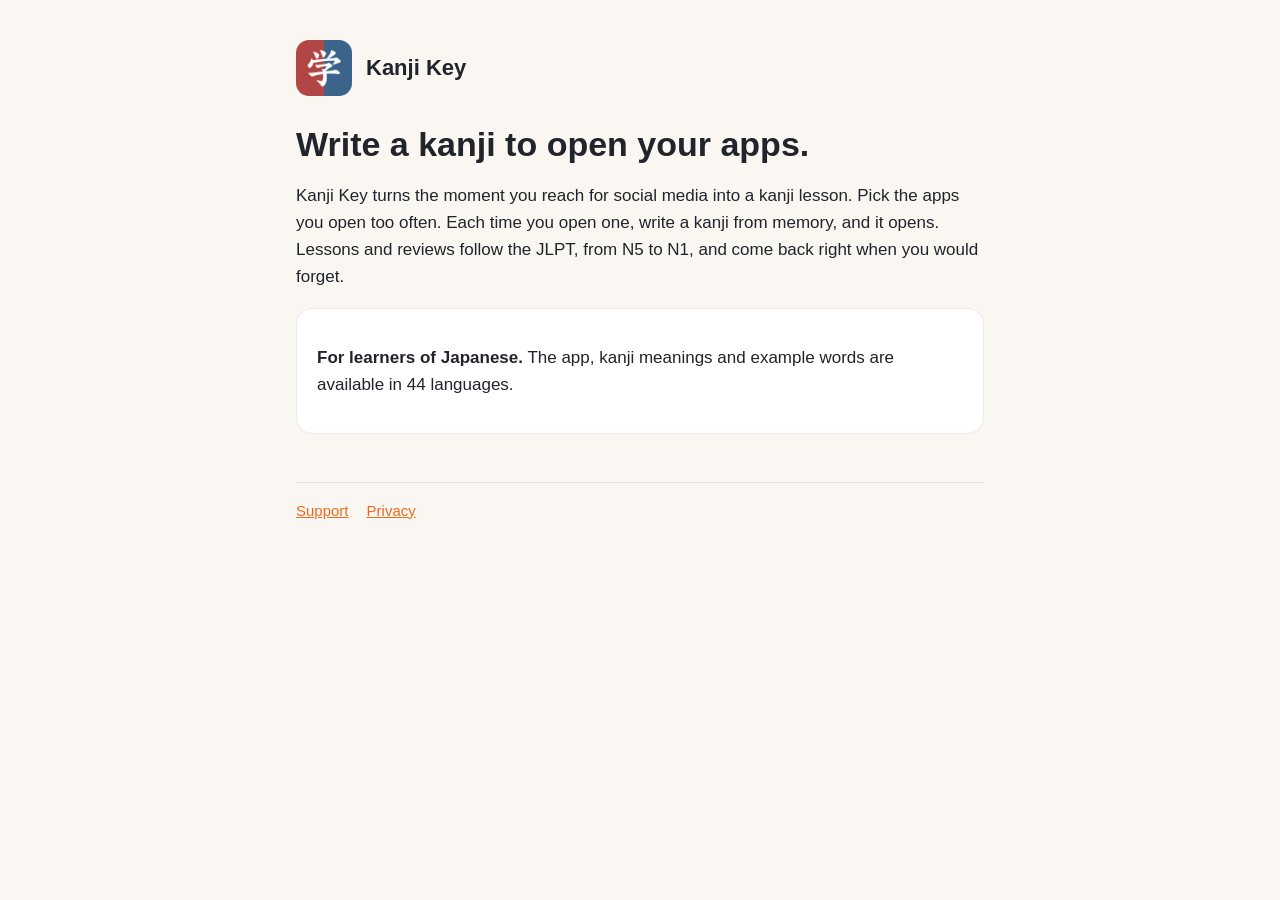
==== index.html @ 627cb508 "Kanji Key: privacy policy and support pages" ====
<!doctype html>
<html lang="en">
<head>
<meta charset="utf-8">
<meta name="viewport" content="width=device-width, initial-scale=1">
<title>Kanji Key</title>
<link rel="stylesheet" href="style.css">
</head>
<body>
<main>
<header><img src="icon.png" alt=""><a href="./">Kanji Key</a></header>
<h1>Write a kanji to open your apps.</h1>
<p>Kanji Key turns the moment you reach for social media into a kanji lesson. Pick the apps you open too often. Each time you open one, write a kanji from memory, and it opens. Lessons and reviews follow the JLPT, from N5 to N1, and come back right when you would forget.</p>
<div class="card">
<p><strong>For learners of Japanese.</strong> The app, kanji meanings and example words are available in 44 languages.</p>
</div>
<nav><a href="support.html">Support</a><a href="privacy.html">Privacy</a></nav>
</main>
</body>
</html>
---- style.css ----
:root { --paper: #faf6f2; --ink: #22242b; --muted: #6b6d75; --accent: #ee6b1e; --card: #ffffff; --line: rgba(0,0,0,.08); }
@media (prefers-color-scheme: dark) { :root { --paper: #17181c; --ink: #ecebe8; --muted: #a3a3a8; --card: #212228; --line: rgba(255,255,255,.1); } }
* { box-sizing: border-box; }
body { margin: 0; background: var(--paper); color: var(--ink); font: 17px/1.6 -apple-system, BlinkMacSystemFont, "Segoe UI", Roboto, sans-serif; }
main { max-width: 720px; margin: 0 auto; padding: 40px 16px 64px; }
header { display: flex; align-items: center; gap: 14px; margin-bottom: 28px; }
header img { width: 56px; height: 56px; border-radius: 13px; }
header a { color: inherit; text-decoration: none; font-weight: 700; font-size: 22px; }
h1 { font-size: 34px; line-height: 1.2; margin: 0 0 8px; }
h2 { font-size: 21px; margin: 36px 0 8px; }
p, li { color: var(--ink); }
.muted { color: var(--muted); }
a { color: var(--accent); }
.card { background: var(--card); border: 1px solid var(--line); border-radius: 16px; padding: 18px 20px; margin: 16px 0; }
nav { display: flex; gap: 18px; margin-top: 48px; padding-top: 16px; border-top: 1px solid var(--line); font-size: 15px; }
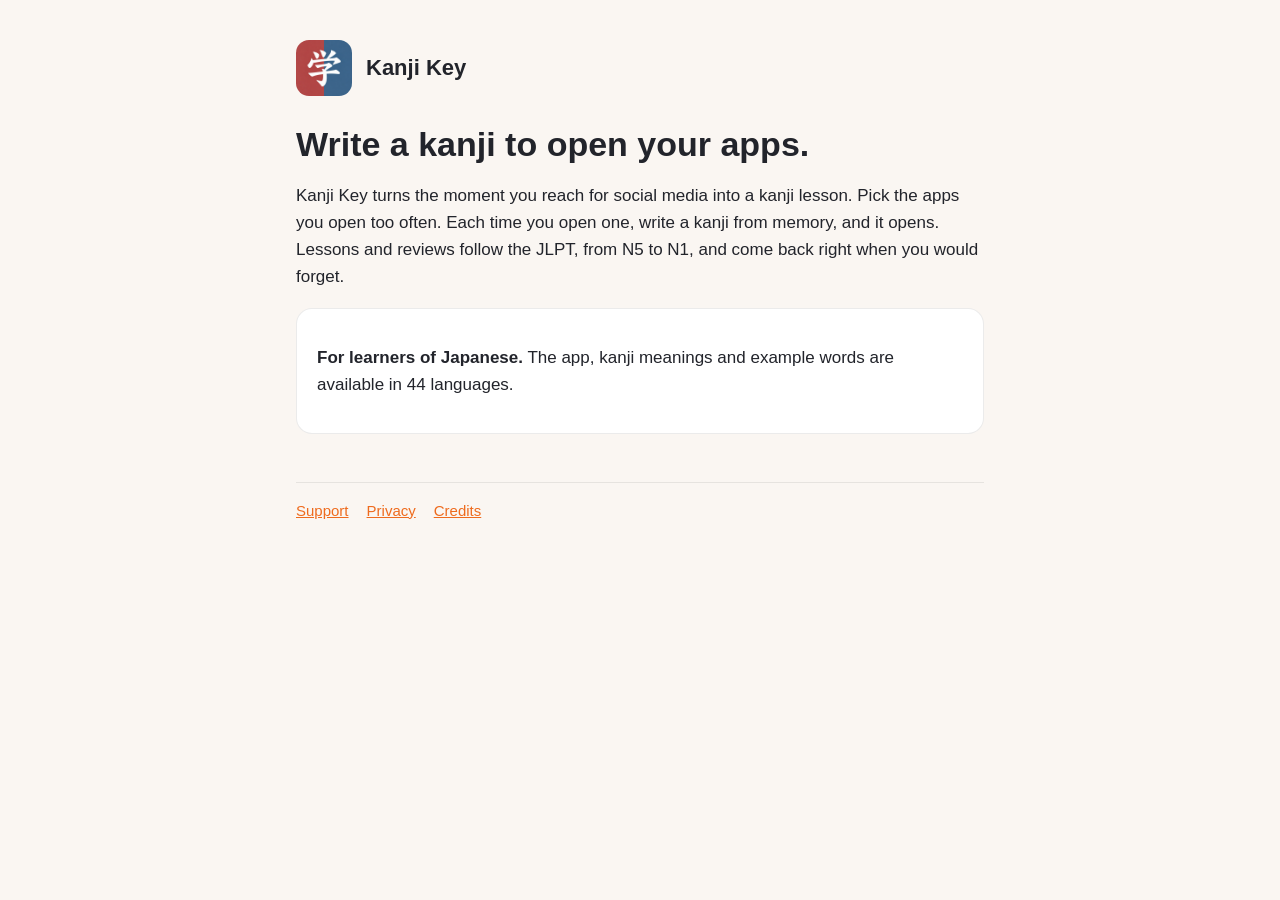
==== commit 91a3a900: "Update privacy policy (usage statistics toggle, sign-in, account data) and add credits" ====
--- a/index.html
+++ b/index.html
@@ -14,7 +14,7 @@
 <div class="card">
 <p><strong>For learners of Japanese.</strong> The app, kanji meanings and example words are available in 44 languages.</p>
 </div>
-<nav><a href="support.html">Support</a><a href="privacy.html">Privacy</a></nav>
+<nav><a href="support.html">Support</a><a href="privacy.html">Privacy</a><a href="support.html#credits">Credits</a></nav>
 </main>
 </body>
 </html>
